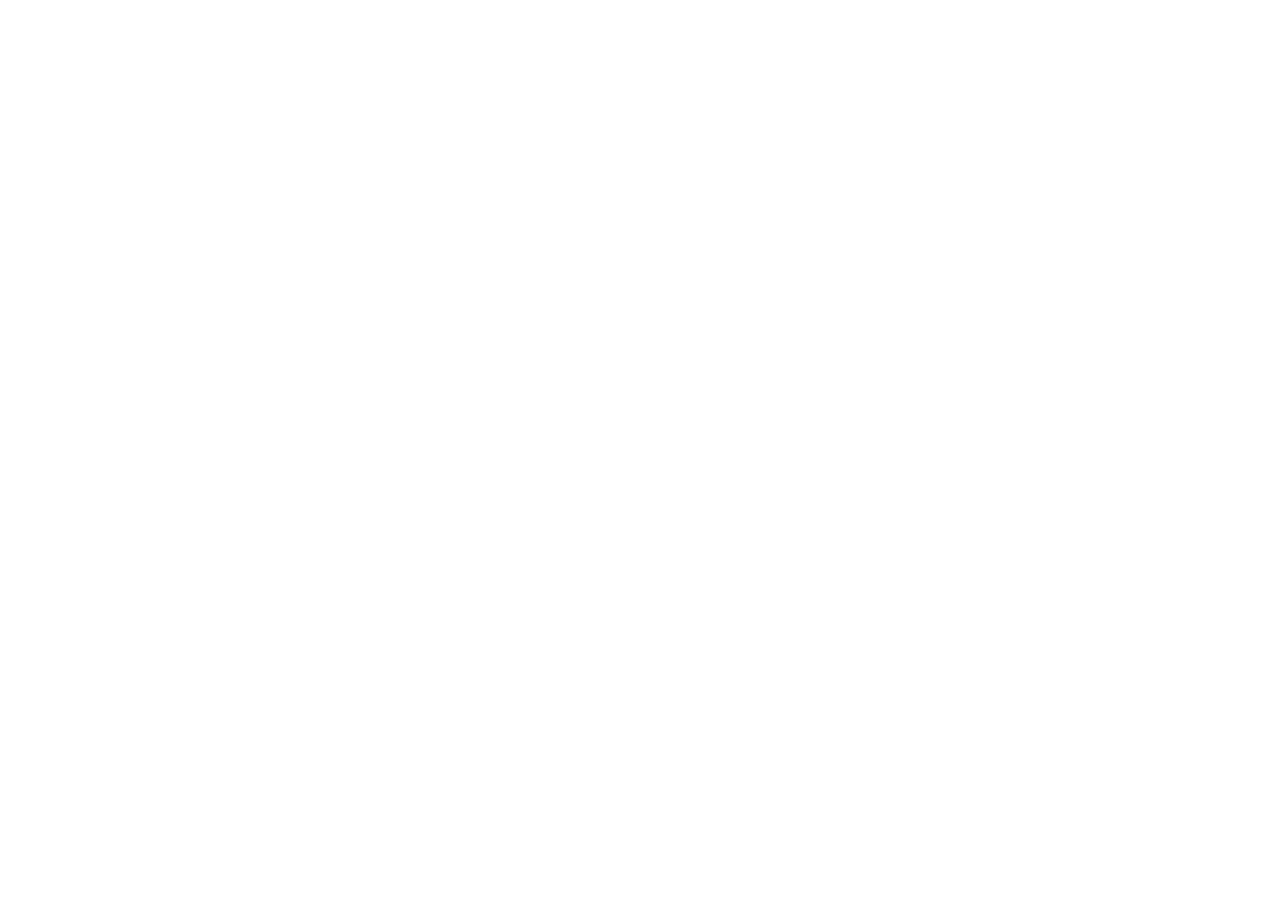
==== dashboard/dashboard.html @ 715bf560 "Initial project commit" ====
<!DOCTYPE html>
<html lang="en">
<head>
    <meta charset="UTF-8">
    <meta name="viewport" content="width=device-width, initial-scale=1.0">
    <link rel="stylesheet" href="./dashboard.css">
    <title>Dashboard</title>
</head>
<body>
    
</body>
</html>
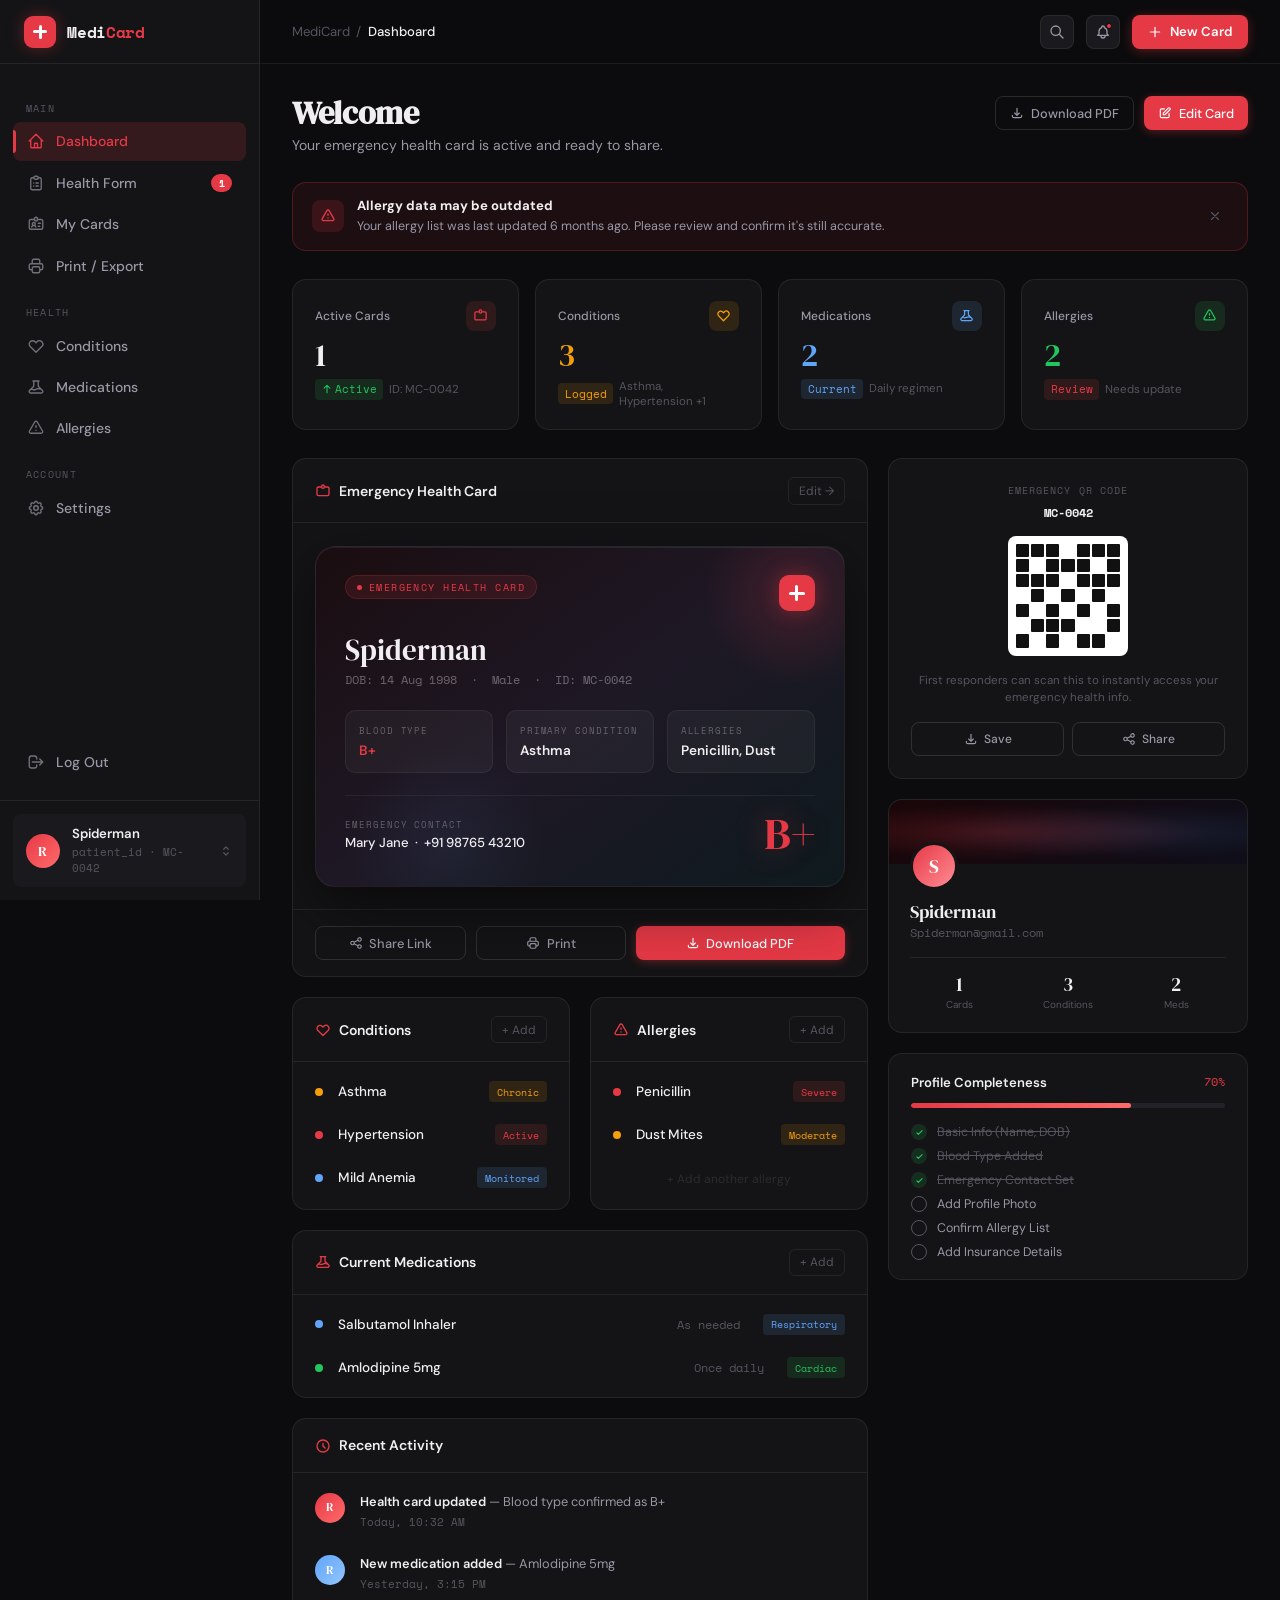
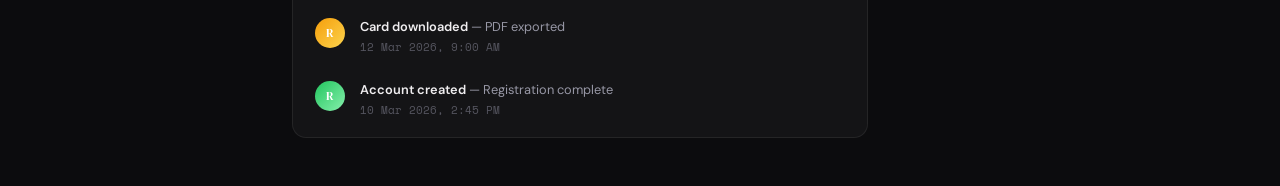
==== commit bc4c651b: "added the dashboard content only static yet to update backend" ====
--- a/dashboard/dashboard.html
+++ b/dashboard/dashboard.html
@@ -1,12 +1,716 @@
 <!DOCTYPE html>
 <html lang="en">
+
 <head>
-    <meta charset="UTF-8">
-    <meta name="viewport" content="width=device-width, initial-scale=1.0">
-    <link rel="stylesheet" href="./dashboard.css">
-    <title>Dashboard</title>
+    <meta charset="UTF-8" />
+    <meta name="viewport" content="width=device-width, initial-scale=1.0" />
+    <title>MediCard — Dashboard</title>
+    <link rel="preconnect" href="https://fonts.googleapis.com">
+    <link
+        href="https://fonts.googleapis.com/css2?family=DM+Serif+Display:ital@0;1&family=DM+Sans:opsz,wght@9..40,300;9..40,400;9..40,500;9..40,600&family=Space+Mono:wght@400;700&display=swap"
+        rel="stylesheet">
+    <link rel="stylesheet" href="dashboard.css">
 </head>
+
 <body>
-    
+
+    <!-- SIDEBAR OVERLAY (mobile) -->
+    <div class="sidebar-overlay" id="overlay" onclick="closeSidebar()"></div>
+
+    <!-- ═══════════ SIDEBAR ═══════════ -->
+    <aside class="sidebar" id="sidebar">
+        <div class="sidebar-logo">
+            <div class="logo-mark"></div>
+            <span class="logo-text">Medi<span>Card</span></span>
+        </div>
+
+        <nav class="sidebar-nav">
+            <div class="nav-section-label">Main</div>
+
+            <a class="nav-item active" href="#">
+                <svg class="nav-icon" fill="none" viewBox="0 0 24 24" stroke="currentColor" stroke-width="1.8">
+                    <path stroke-linecap="round" stroke-linejoin="round"
+                        d="M3 12l2-2m0 0l7-7 7 7M5 10v10a1 1 0 001 1h3m10-11l2 2m-2-2v10a1 1 0 01-1 1h-3m-6 0a1 1 0 001-1v-4a1 1 0 011-1h2a1 1 0 011 1v4a1 1 0 001 1m-6 0h6" />
+                </svg>
+                Dashboard
+            </a>
+
+            <a class="nav-item" href="../form/form.html">
+                <svg class="nav-icon" fill="none" viewBox="0 0 24 24" stroke="currentColor" stroke-width="1.8">
+                    <path stroke-linecap="round" stroke-linejoin="round"
+                        d="M9 5H7a2 2 0 00-2 2v12a2 2 0 002 2h10a2 2 0 002-2V7a2 2 0 00-2-2h-2M9 5a2 2 0 002 2h2a2 2 0 002-2M9 5a2 2 0 012-2h2a2 2 0 012 2m-3 7h3m-3 4h3m-6-4h.01M9 16h.01" />
+                </svg>
+                Health Form
+                <span class="nav-badge">1</span>
+            </a>
+
+            <a class="nav-item" href="#">
+                <svg class="nav-icon" fill="none" viewBox="0 0 24 24" stroke="currentColor" stroke-width="1.8">
+                    <path stroke-linecap="round" stroke-linejoin="round"
+                        d="M10 6H5a2 2 0 00-2 2v9a2 2 0 002 2h14a2 2 0 002-2V8a2 2 0 00-2-2h-5m-4 0V5a2 2 0 114 0v1m-4 0a2 2 0 104 0m-5 8a2 2 0 100-4 2 2 0 000 4zm0 0c1.306 0 2.417.835 2.83 2M9 14a3.001 3.001 0 00-2.83 2M15 11h3m-3 4h2" />
+                </svg>
+                My Cards
+            </a>
+
+            <a class="nav-item" href="#">
+                <svg class="nav-icon" fill="none" viewBox="0 0 24 24" stroke="currentColor" stroke-width="1.8">
+                    <path stroke-linecap="round" stroke-linejoin="round"
+                        d="M17 17h2a2 2 0 002-2v-4a2 2 0 00-2-2H5a2 2 0 00-2 2v4a2 2 0 002 2h2m2 4h6a2 2 0 002-2v-4a2 2 0 00-2-2H9a2 2 0 00-2 2v4a2 2 0 002 2zm8-12V5a2 2 0 00-2-2H9a2 2 0 00-2 2v4h10z" />
+                </svg>
+                Print / Export
+            </a>
+
+            <div class="nav-section-label">Health</div>
+
+            <a class="nav-item" href="#">
+                <svg class="nav-icon" fill="none" viewBox="0 0 24 24" stroke="currentColor" stroke-width="1.8">
+                    <path stroke-linecap="round" stroke-linejoin="round"
+                        d="M4.318 6.318a4.5 4.5 0 000 6.364L12 20.364l7.682-7.682a4.5 4.5 0 00-6.364-6.364L12 7.636l-1.318-1.318a4.5 4.5 0 00-6.364 0z" />
+                </svg>
+                Conditions
+            </a>
+
+            <a class="nav-item" href="#">
+                <svg class="nav-icon" fill="none" viewBox="0 0 24 24" stroke="currentColor" stroke-width="1.8">
+                    <path stroke-linecap="round" stroke-linejoin="round"
+                        d="M19.428 15.428a2 2 0 00-1.022-.547l-2.387-.477a6 6 0 00-3.86.517l-.318.158a6 6 0 01-3.86.517L6.05 15.21a2 2 0 00-1.806.547M8 4h8l-1 1v5.172a2 2 0 00.586 1.414l5 5c1.26 1.26.367 3.414-1.415 3.414H4.828c-1.782 0-2.674-2.154-1.414-3.414l5-5A2 2 0 009 10.172V5L8 4z" />
+                </svg>
+                Medications
+            </a>
+
+            <a class="nav-item" href="#">
+                <svg class="nav-icon" fill="none" viewBox="0 0 24 24" stroke="currentColor" stroke-width="1.8">
+                    <path stroke-linecap="round" stroke-linejoin="round"
+                        d="M12 9v2m0 4h.01m-6.938 4h13.856c1.54 0 2.502-1.667 1.732-3L13.732 4c-.77-1.333-2.694-1.333-3.464 0L3.34 16c-.77 1.333.192 3 1.732 3z" />
+                </svg>
+                Allergies
+            </a>
+
+            <div class="nav-section-label">Account</div>
+
+            <a class="nav-item" href="#">
+                <svg class="nav-icon" fill="none" viewBox="0 0 24 24" stroke="currentColor" stroke-width="1.8">
+                    <path stroke-linecap="round" stroke-linejoin="round"
+                        d="M10.325 4.317c.426-1.756 2.924-1.756 3.35 0a1.724 1.724 0 002.573 1.066c1.543-.94 3.31.826 2.37 2.37a1.724 1.724 0 001.065 2.572c1.756.426 1.756 2.924 0 3.35a1.724 1.724 0 00-1.066 2.573c.94 1.543-.826 3.31-2.37 2.37a1.724 1.724 0 00-2.572 1.065c-.426 1.756-2.924 1.756-3.35 0a1.724 1.724 0 00-2.573-1.066c-1.543.94-3.31-.826-2.37-2.37a1.724 1.724 0 00-1.065-2.572c-1.756-.426-1.756-2.924 0-3.35a1.724 1.724 0 001.066-2.573c-.94-1.543.826-3.31 2.37-2.37.996.608 2.296.07 2.572-1.065z" />
+                    <path stroke-linecap="round" stroke-linejoin="round" stroke-width="2"
+                        d="M15 12a3 3 0 11-6 0 3 3 0 016 0z" />
+                </svg>
+                Settings
+            </a>
+
+            <a class="nav-item" href="../login/login.html" style="margin-top:auto;">
+                <svg class="nav-icon" fill="none" viewBox="0 0 24 24" stroke="currentColor" stroke-width="1.8">
+                    <path stroke-linecap="round" stroke-linejoin="round"
+                        d="M17 16l4-4m0 0l-4-4m4 4H7m6 4v1a3 3 0 01-3 3H6a3 3 0 01-3-3V7a3 3 0 013-3h4a3 3 0 013 3v1" />
+                </svg>
+                Log Out
+            </a>
+        </nav>
+
+        <div class="sidebar-user">
+            <div class="user-card">
+                <div class="user-avatar">R</div>
+                <div class="user-info">
+                    <div class="user-name">Spiderman</div>
+                    <div class="user-role">patient_id · MC-0042</div>
+                </div>
+                <svg class="user-chevron" fill="none" viewBox="0 0 24 24" stroke="currentColor" stroke-width="2">
+                    <path stroke-linecap="round" stroke-linejoin="round" d="M8 9l4-4 4 4m0 6l-4 4-4-4" />
+                </svg>
+            </div>
+        </div>
+    </aside>
+
+    <!-- ═══════════ MAIN ═══════════ -->
+    <div class="main-wrap">
+
+        <!-- TOPBAR -->
+        <header class="topbar">
+            <div class="topbar-left">
+                <button class="menu-toggle" onclick="openSidebar()">
+                    <svg fill="none" viewBox="0 0 24 24" stroke="currentColor" stroke-width="2">
+                        <path stroke-linecap="round" stroke-linejoin="round" d="M4 6h16M4 12h16M4 18h16" />
+                    </svg>
+                </button>
+                <div class="breadcrumb">
+                    <span>MediCard</span>
+                    <span class="sep">/</span>
+                    <span class="current">Dashboard</span>
+                </div>
+            </div>
+            <div class="topbar-right">
+                <!-- search -->
+                <div class="topbar-btn">
+                    <svg fill="none" viewBox="0 0 24 24" stroke="currentColor" stroke-width="2">
+                        <path stroke-linecap="round" stroke-linejoin="round"
+                            d="M21 21l-6-6m2-5a7 7 0 11-14 0 7 7 0 0114 0z" />
+                    </svg>
+                </div>
+                <!-- notifications -->
+                <div class="topbar-btn">
+                    <svg fill="none" viewBox="0 0 24 24" stroke="currentColor" stroke-width="2">
+                        <path stroke-linecap="round" stroke-linejoin="round"
+                            d="M15 17h5l-1.405-1.405A2.032 2.032 0 0118 14.158V11a6.002 6.002 0 00-4-5.659V5a2 2 0 10-4 0v.341C7.67 6.165 6 8.388 6 11v3.159c0 .538-.214 1.055-.595 1.436L4 17h5m6 0v1a3 3 0 11-6 0v-1m6 0H9" />
+                    </svg>
+                    <span class="notif-dot"></span>
+                </div>
+                <!-- generate PDF button -->
+                <a href="../form/form.html" class="gen-btn">
+                    <svg fill="none" viewBox="0 0 24 24" stroke="currentColor" stroke-width="2">
+                        <path stroke-linecap="round" stroke-linejoin="round" d="M12 4v16m8-8H4" />
+                    </svg>
+                    New Card
+                </a>
+            </div>
+        </header>
+
+        <!-- PAGE -->
+        <main class="page">
+
+            <!-- Page Header -->
+            <div class="page-header">
+                <div>
+                    <h1>Welcome</h1>
+                    <p>Your emergency health card is active and ready to share.</p>
+                </div>
+                <div class="header-actions">
+                    <a href="#" class="btn-sm btn-outline-sm">
+                        <svg fill="none" viewBox="0 0 24 24" stroke="currentColor" stroke-width="2">
+                            <path stroke-linecap="round" stroke-linejoin="round"
+                                d="M4 16v1a3 3 0 003 3h10a3 3 0 003-3v-1m-4-4l-4 4m0 0l-4-4m4 4V4" />
+                        </svg>
+                        Download PDF
+                    </a>
+                    <a href="../form/form.html" class="btn-sm btn-red-sm">
+                        <svg fill="none" viewBox="0 0 24 24" stroke="currentColor" stroke-width="2">
+                            <path stroke-linecap="round" stroke-linejoin="round"
+                                d="M11 5H6a2 2 0 00-2 2v11a2 2 0 002 2h11a2 2 0 002-2v-5m-1.414-9.414a2 2 0 112.828 2.828L11.828 15H9v-2.828l8.586-8.586z" />
+                        </svg>
+                        Edit Card
+                    </a>
+                </div>
+            </div>
+
+            <!-- Alert Banner -->
+            <div class="alert-banner" id="alertBanner">
+                <div class="alert-icon">
+                    <svg fill="none" viewBox="0 0 24 24" stroke="currentColor" stroke-width="2">
+                        <path stroke-linecap="round" stroke-linejoin="round"
+                            d="M12 9v2m0 4h.01m-6.938 4h13.856c1.54 0 2.502-1.667 1.732-3L13.732 4c-.77-1.333-2.694-1.333-3.464 0L3.34 16c-.77 1.333.192 3 1.732 3z" />
+                    </svg>
+                </div>
+                <div class="alert-text">
+                    <strong>Allergy data may be outdated</strong>
+                    <span>Your allergy list was last updated 6 months ago. Please review and confirm it's still
+                        accurate.</span>
+                </div>
+                <button class="alert-close" onclick="document.getElementById('alertBanner').style.display='none'">
+                    <svg fill="none" viewBox="0 0 24 24" stroke="currentColor" stroke-width="2">
+                        <path stroke-linecap="round" stroke-linejoin="round" d="M6 18L18 6M6 6l12 12" />
+                    </svg>
+                </button>
+            </div>
+
+            <!-- Stats Row -->
+            <div class="stats-row">
+                <div class="stat-card">
+                    <div class="stat-top">
+                        <span class="stat-label">Active Cards</span>
+                        <div class="stat-icon" style="background:rgba(230,57,70,0.12);">
+                            <svg fill="none" viewBox="0 0 24 24" stroke="var(--red)" stroke-width="2">
+                                <path stroke-linecap="round" stroke-linejoin="round"
+                                    d="M10 6H5a2 2 0 00-2 2v9a2 2 0 002 2h14a2 2 0 002-2V8a2 2 0 00-2-2h-5m-4 0V5a2 2 0 114 0v1m-4 0a2 2 0 104 0" />
+                            </svg>
+                        </div>
+                    </div>
+                    <div class="stat-value">1</div>
+                    <div class="stat-footer">
+                        <span class="stat-change up">
+                            <svg fill="none" viewBox="0 0 24 24" stroke="currentColor" stroke-width="2.5">
+                                <path stroke-linecap="round" stroke-linejoin="round" d="M5 10l7-7m0 0l7 7m-7-7v18" />
+                            </svg>
+                            Active
+                        </span>
+                        <span>ID: MC-0042</span>
+                    </div>
+                </div>
+
+                <div class="stat-card">
+                    <div class="stat-top">
+                        <span class="stat-label">Conditions</span>
+                        <div class="stat-icon" style="background:rgba(245,158,11,0.12);">
+                            <svg fill="none" viewBox="0 0 24 24" stroke="var(--amber)" stroke-width="2">
+                                <path stroke-linecap="round" stroke-linejoin="round"
+                                    d="M4.318 6.318a4.5 4.5 0 000 6.364L12 20.364l7.682-7.682a4.5 4.5 0 00-6.364-6.364L12 7.636l-1.318-1.318a4.5 4.5 0 00-6.364 0z" />
+                            </svg>
+                        </div>
+                    </div>
+                    <div class="stat-value" style="color:var(--amber);">3</div>
+                    <div class="stat-footer">
+                        <span class="stat-change warn">Logged</span>
+                        <span>Asthma, Hypertension +1</span>
+                    </div>
+                </div>
+
+                <div class="stat-card">
+                    <div class="stat-top">
+                        <span class="stat-label">Medications</span>
+                        <div class="stat-icon" style="background:rgba(96,165,250,0.12);">
+                            <svg fill="none" viewBox="0 0 24 24" stroke="var(--blue)" stroke-width="2">
+                                <path stroke-linecap="round" stroke-linejoin="round"
+                                    d="M19.428 15.428a2 2 0 00-1.022-.547l-2.387-.477a6 6 0 00-3.86.517l-.318.158a6 6 0 01-3.86.517L6.05 15.21a2 2 0 00-1.806.547M8 4h8l-1 1v5.172a2 2 0 00.586 1.414l5 5c1.26 1.26.367 3.414-1.415 3.414H4.828c-1.782 0-2.674-2.154-1.414-3.414l5-5A2 2 0 009 10.172V5L8 4z" />
+                            </svg>
+                        </div>
+                    </div>
+                    <div class="stat-value" style="color:var(--blue);">2</div>
+                    <div class="stat-footer">
+                        <span class="stat-change"
+                            style="background:rgba(96,165,250,0.12);color:var(--blue);">Current</span>
+                        <span>Daily regimen</span>
+                    </div>
+                </div>
+
+                <div class="stat-card">
+                    <div class="stat-top">
+                        <span class="stat-label">Allergies</span>
+                        <div class="stat-icon" style="background:rgba(34,197,94,0.12);">
+                            <svg fill="none" viewBox="0 0 24 24" stroke="var(--green)" stroke-width="2">
+                                <path stroke-linecap="round" stroke-linejoin="round"
+                                    d="M12 9v2m0 4h.01m-6.938 4h13.856c1.54 0 2.502-1.667 1.732-3L13.732 4c-.77-1.333-2.694-1.333-3.464 0L3.34 16c-.77 1.333.192 3 1.732 3z" />
+                            </svg>
+                        </div>
+                    </div>
+                    <div class="stat-value" style="color:var(--green);">2</div>
+                    <div class="stat-footer">
+                        <span class="stat-change"
+                            style="background:rgba(230,57,70,0.12);color:var(--red);">Review</span>
+                        <span>Needs update</span>
+                    </div>
+                </div>
+            </div>
+
+            <!-- Main Grid -->
+            <div class="main-grid">
+
+                <!-- LEFT: Card + Lists -->
+                <div style="display:flex;flex-direction:column;gap:1.25rem;">
+
+                    <!-- Health Card Panel -->
+                    <div class="panel">
+                        <div class="panel-head">
+                            <div class="panel-title">
+                                <svg fill="none" viewBox="0 0 24 24" stroke="currentColor" stroke-width="2">
+                                    <path stroke-linecap="round" stroke-linejoin="round"
+                                        d="M10 6H5a2 2 0 00-2 2v9a2 2 0 002 2h14a2 2 0 002-2V8a2 2 0 00-2-2h-5m-4 0V5a2 2 0 114 0v1m-4 0a2 2 0 104 0" />
+                                </svg>
+                                Emergency Health Card
+                            </div>
+                            <a href="../form/form.html" class="panel-action">Edit →</a>
+                        </div>
+
+                        <div class="health-card-wrap">
+                            <div class="health-card">
+                                <!-- top row -->
+                                <div class="hc-top-row">
+                                    <span class="hc-chip">Emergency Health Card</span>
+                                    <div class="hc-cross-icon"></div>
+                                </div>
+                                <!-- name -->
+                                <div class="hc-name-block">
+                                    <div class="hc-name">Spiderman</div>
+                                    <div class="hc-sub">DOB: 14 Aug 1998 &nbsp;·&nbsp; Male &nbsp;·&nbsp; ID: MC-0042
+                                    </div>
+                                </div>
+                                <!-- vitals -->
+                                <div class="hc-vitals">
+                                    <div class="hc-vital">
+                                        <div class="hc-vital-label">Blood Type</div>
+                                        <div class="hc-vital-val danger">B+</div>
+                                    </div>
+                                    <div class="hc-vital">
+                                        <div class="hc-vital-label">Primary Condition</div>
+                                        <div class="hc-vital-val">Asthma</div>
+                                    </div>
+                                    <div class="hc-vital">
+                                        <div class="hc-vital-label">Allergies</div>
+                                        <div class="hc-vital-val">Penicillin, Dust</div>
+                                    </div>
+                                </div>
+                                <div class="hc-divider"></div>
+                                <!-- bottom row -->
+                                <div class="hc-bottom-row">
+                                    <div class="hc-emergency">
+                                        <span class="hc-em-label">Emergency Contact</span>
+                                        <span class="hc-em-val">Mary Jane &nbsp;·&nbsp; +91 98765 43210</span>
+                                    </div>
+                                    <div class="hc-bloodtype">B+</div>
+                                </div>
+                            </div>
+                        </div>
+
+                        <div class="card-actions">
+                            <a href="#" class="btn-sm btn-outline-sm">
+                                <svg fill="none" viewBox="0 0 24 24" stroke="currentColor" stroke-width="2">
+                                    <path stroke-linecap="round" stroke-linejoin="round"
+                                        d="M8.684 13.342C8.886 12.938 9 12.482 9 12c0-.482-.114-.938-.316-1.342m0 2.684a3 3 0 110-2.684m0 2.684l6.632 3.316m-6.632-6l6.632-3.316m0 0a3 3 0 105.367-2.684 3 3 0 00-5.367 2.684zm0 9.316a3 3 0 105.368 2.684 3 3 0 00-5.368-2.684z" />
+                                </svg>
+                                Share Link
+                            </a>
+                            <a href="#" class="btn-sm btn-outline-sm">
+                                <svg fill="none" viewBox="0 0 24 24" stroke="currentColor" stroke-width="2">
+                                    <path stroke-linecap="round" stroke-linejoin="round"
+                                        d="M17 17h2a2 2 0 002-2v-4a2 2 0 00-2-2H5a2 2 0 00-2 2v4a2 2 0 002 2h2m2 4h6a2 2 0 002-2v-4a2 2 0 00-2-2H9a2 2 0 00-2 2v4a2 2 0 002 2zm8-12V5a2 2 0 00-2-2H9a2 2 0 00-2 2v4h10z" />
+                                </svg>
+                                Print
+                            </a>
+                            <a href="#" class="btn-sm btn-red-sm" style="flex:1.5;justify-content:center;">
+                                <svg fill="none" viewBox="0 0 24 24" stroke="currentColor" stroke-width="2">
+                                    <path stroke-linecap="round" stroke-linejoin="round"
+                                        d="M4 16v1a3 3 0 003 3h10a3 3 0 003-3v-1m-4-4l-4 4m0 0l-4-4m4 4V4" />
+                                </svg>
+                                Download PDF
+                            </a>
+                        </div>
+                    </div>
+
+                    <!-- Two-col: Conditions + Meds -->
+                    <div style="display:grid;grid-template-columns:1fr 1fr;gap:1.25rem;">
+
+                        <!-- Conditions -->
+                        <div class="panel">
+                            <div class="panel-head">
+                                <div class="panel-title">
+                                    <svg fill="none" viewBox="0 0 24 24" stroke="currentColor" stroke-width="2">
+                                        <path stroke-linecap="round" stroke-linejoin="round"
+                                            d="M4.318 6.318a4.5 4.5 0 000 6.364L12 20.364l7.682-7.682a4.5 4.5 0 00-6.364-6.364L12 7.636l-1.318-1.318a4.5 4.5 0 00-6.364 0z" />
+                                    </svg>
+                                    Conditions
+                                </div>
+                                <a href="../form/form.html" class="panel-action">+ Add</a>
+                            </div>
+                            <div class="info-list">
+                                <div class="info-item">
+                                    <div class="info-dot amber"></div>
+                                    <span class="info-item-name">Asthma</span>
+                                    <span class="info-tag tag-warn">Chronic</span>
+                                </div>
+                                <div class="info-item">
+                                    <div class="info-dot red"></div>
+                                    <span class="info-item-name">Hypertension</span>
+                                    <span class="info-tag tag-danger">Active</span>
+                                </div>
+                                <div class="info-item">
+                                    <div class="info-dot blue"></div>
+                                    <span class="info-item-name">Mild Anemia</span>
+                                    <span class="info-tag tag-info">Monitored</span>
+                                </div>
+                            </div>
+                        </div>
+
+                        <!-- Allergies -->
+                        <div class="panel">
+                            <div class="panel-head">
+                                <div class="panel-title">
+                                    <svg fill="none" viewBox="0 0 24 24" stroke="currentColor" stroke-width="2">
+                                        <path stroke-linecap="round" stroke-linejoin="round"
+                                            d="M12 9v2m0 4h.01m-6.938 4h13.856c1.54 0 2.502-1.667 1.732-3L13.732 4c-.77-1.333-2.694-1.333-3.464 0L3.34 16c-.77 1.333.192 3 1.732 3z" />
+                                    </svg>
+                                    Allergies
+                                </div>
+                                <a href="../form/form.html" class="panel-action">+ Add</a>
+                            </div>
+                            <div class="info-list">
+                                <div class="info-item">
+                                    <div class="info-dot red"></div>
+                                    <span class="info-item-name">Penicillin</span>
+                                    <span class="info-tag tag-danger">Severe</span>
+                                </div>
+                                <div class="info-item">
+                                    <div class="info-dot amber"></div>
+                                    <span class="info-item-name">Dust Mites</span>
+                                    <span class="info-tag tag-warn">Moderate</span>
+                                </div>
+                                <div class="info-item"
+                                    style="opacity:0.35;justify-content:center;font-size:0.75rem;color:var(--text-3);padding:0.9rem 1.4rem;">
+                                    + Add another allergy
+                                </div>
+                            </div>
+                        </div>
+
+                    </div>
+
+                    <!-- Medications Panel -->
+                    <div class="panel">
+                        <div class="panel-head">
+                            <div class="panel-title">
+                                <svg fill="none" viewBox="0 0 24 24" stroke="currentColor" stroke-width="2">
+                                    <path stroke-linecap="round" stroke-linejoin="round"
+                                        d="M19.428 15.428a2 2 0 00-1.022-.547l-2.387-.477a6 6 0 00-3.86.517l-.318.158a6 6 0 01-3.86.517L6.05 15.21a2 2 0 00-1.806.547M8 4h8l-1 1v5.172a2 2 0 00.586 1.414l5 5c1.26 1.26.367 3.414-1.415 3.414H4.828c-1.782 0-2.674-2.154-1.414-3.414l5-5A2 2 0 009 10.172V5L8 4z" />
+                                </svg>
+                                Current Medications
+                            </div>
+                            <a href="../form/form.html" class="panel-action">+ Add</a>
+                        </div>
+                        <div class="info-list">
+                            <div class="info-item">
+                                <div class="info-dot blue"></div>
+                                <span class="info-item-name">Salbutamol Inhaler</span>
+                                <span class="info-item-meta" style="margin-right:0.5rem;">As needed</span>
+                                <span class="info-tag tag-info">Respiratory</span>
+                            </div>
+                            <div class="info-item">
+                                <div class="info-dot green"></div>
+                                <span class="info-item-name">Amlodipine 5mg</span>
+                                <span class="info-item-meta" style="margin-right:0.5rem;">Once daily</span>
+                                <span class="info-tag tag-ok">Cardiac</span>
+                            </div>
+                        </div>
+                    </div>
+
+                    <!-- Activity Feed -->
+                    <div class="panel">
+                        <div class="panel-head">
+                            <div class="panel-title">
+                                <svg fill="none" viewBox="0 0 24 24" stroke="currentColor" stroke-width="2">
+                                    <path stroke-linecap="round" stroke-linejoin="round"
+                                        d="M12 8v4l3 3m6-3a9 9 0 11-18 0 9 9 0 0118 0z" />
+                                </svg>
+                                Recent Activity
+                            </div>
+                        </div>
+                        <div class="activity-list">
+                            <div class="activity-item">
+                                <div class="activity-avatar"
+                                    style="background:linear-gradient(135deg,var(--red),#FF6B6B);">R</div>
+                                <div class="activity-body">
+                                    <div class="activity-line"><strong>Health card updated</strong> — Blood type
+                                        confirmed as B+</div>
+                                    <div class="activity-time">Today, 10:32 AM</div>
+                                </div>
+                            </div>
+                            <div class="activity-item">
+                                <div class="activity-avatar"
+                                    style="background:linear-gradient(135deg,var(--blue),#93C5FD);">R</div>
+                                <div class="activity-body">
+                                    <div class="activity-line"><strong>New medication added</strong> — Amlodipine 5mg
+                                    </div>
+                                    <div class="activity-time">Yesterday, 3:15 PM</div>
+                                </div>
+                            </div>
+                            <div class="activity-item">
+                                <div class="activity-avatar"
+                                    style="background:linear-gradient(135deg,var(--amber),#FCD34D);">R</div>
+                                <div class="activity-body">
+                                    <div class="activity-line"><strong>Card downloaded</strong> — PDF exported</div>
+                                    <div class="activity-time">12 Mar 2026, 9:00 AM</div>
+                                </div>
+                            </div>
+                            <div class="activity-item">
+                                <div class="activity-avatar"
+                                    style="background:linear-gradient(135deg,var(--green),#86EFAC);">R</div>
+                                <div class="activity-body">
+                                    <div class="activity-line"><strong>Account created</strong> — Registration complete
+                                    </div>
+                                    <div class="activity-time">10 Mar 2026, 2:45 PM</div>
+                                </div>
+                            </div>
+                        </div>
+                    </div>
+
+                </div><!-- /LEFT -->
+
+                <!-- RIGHT column -->
+                <div class="right-col">
+
+                    <!-- QR Code Panel -->
+                    <div class="qr-panel">
+                        <div class="qr-label">Emergency QR Code</div>
+                        <div class="qr-code-text">MC-0042</div>
+
+                        <!-- Decorative QR grid -->
+                        <div class="qr-frame">
+                            <!-- Row 1 -->
+                            <div class="qr-cell b"></div>
+                            <div class="qr-cell b"></div>
+                            <div class="qr-cell b"></div>
+                            <div class="qr-cell w"></div>
+                            <div class="qr-cell b"></div>
+                            <div class="qr-cell b"></div>
+                            <div class="qr-cell b"></div>
+                            <!-- Row 2 -->
+                            <div class="qr-cell b"></div>
+                            <div class="qr-cell w"></div>
+                            <div class="qr-cell b"></div>
+                            <div class="qr-cell b"></div>
+                            <div class="qr-cell b"></div>
+                            <div class="qr-cell w"></div>
+                            <div class="qr-cell b"></div>
+                            <!-- Row 3 -->
+                            <div class="qr-cell b"></div>
+                            <div class="qr-cell b"></div>
+                            <div class="qr-cell b"></div>
+                            <div class="qr-cell w"></div>
+                            <div class="qr-cell b"></div>
+                            <div class="qr-cell b"></div>
+                            <div class="qr-cell b"></div>
+                            <!-- Row 4 (data) -->
+                            <div class="qr-cell w"></div>
+                            <div class="qr-cell b"></div>
+                            <div class="qr-cell w"></div>
+                            <div class="qr-cell b"></div>
+                            <div class="qr-cell w"></div>
+                            <div class="qr-cell b"></div>
+                            <div class="qr-cell w"></div>
+                            <!-- Row 5 -->
+                            <div class="qr-cell b"></div>
+                            <div class="qr-cell w"></div>
+                            <div class="qr-cell b"></div>
+                            <div class="qr-cell w"></div>
+                            <div class="qr-cell b"></div>
+                            <div class="qr-cell w"></div>
+                            <div class="qr-cell b"></div>
+                            <!-- Row 6 -->
+                            <div class="qr-cell w"></div>
+                            <div class="qr-cell b"></div>
+                            <div class="qr-cell b"></div>
+                            <div class="qr-cell b"></div>
+                            <div class="qr-cell w"></div>
+                            <div class="qr-cell w"></div>
+                            <div class="qr-cell b"></div>
+                            <!-- Row 7 -->
+                            <div class="qr-cell b"></div>
+                            <div class="qr-cell w"></div>
+                            <div class="qr-cell b"></div>
+                            <div class="qr-cell w"></div>
+                            <div class="qr-cell b"></div>
+                            <div class="qr-cell b"></div>
+                            <div class="qr-cell w"></div>
+                        </div>
+
+                        <p style="font-size:0.72rem;color:var(--text-3);margin-bottom:1rem;line-height:1.5;">
+                            First responders can scan this to instantly access your emergency health info.
+                        </p>
+                        <div class="qr-actions">
+                            <a href="#" class="btn-sm btn-outline-sm">
+                                <svg fill="none" viewBox="0 0 24 24" stroke="currentColor" stroke-width="2">
+                                    <path stroke-linecap="round" stroke-linejoin="round"
+                                        d="M4 16v1a3 3 0 003 3h10a3 3 0 003-3v-1m-4-4l-4 4m0 0l-4-4m4 4V4" />
+                                </svg>
+                                Save
+                            </a>
+                            <a href="#" class="btn-sm btn-outline-sm">
+                                <svg fill="none" viewBox="0 0 24 24" stroke="currentColor" stroke-width="2">
+                                    <path stroke-linecap="round" stroke-linejoin="round"
+                                        d="M8.684 13.342C8.886 12.938 9 12.482 9 12c0-.482-.114-.938-.316-1.342m0 2.684a3 3 0 110-2.684m0 2.684l6.632 3.316m-6.632-6l6.632-3.316m0 0a3 3 0 105.367-2.684 3 3 0 00-5.367 2.684zm0 9.316a3 3 0 105.368 2.684 3 3 0 00-5.368-2.684z" />
+                                </svg>
+                                Share
+                            </a>
+                        </div>
+                    </div>
+
+                    <!-- Mini Profile -->
+                    <div class="profile-panel">
+                        <div class="profile-cover"></div>
+                        <div class="profile-body">
+                            <div class="profile-avatar">S</div>
+                            <div class="profile-name">Spiderman</div>
+                            <div class="profile-email">Spiderman@gmail.com</div>
+                            <div class="profile-stats">
+                                <div class="profile-stat">
+                                    <div class="profile-stat-val">1</div>
+                                    <div class="profile-stat-label">Cards</div>
+                                </div>
+                                <div class="profile-stat">
+                                    <div class="profile-stat-val">3</div>
+                                    <div class="profile-stat-label">Conditions</div>
+                                </div>
+                                <div class="profile-stat">
+                                    <div class="profile-stat-val">2</div>
+                                    <div class="profile-stat-label">Meds</div>
+                                </div>
+                            </div>
+                        </div>
+                    </div>
+
+                    <!-- Profile Completion -->
+                    <div class="complete-prompt">
+                        <div class="progress-header">
+                            <span class="progress-title">Profile Completeness</span>
+                            <span class="progress-pct">70%</span>
+                        </div>
+                        <div class="progress-bar-bg">
+                            <div class="progress-bar-fill"></div>
+                        </div>
+                        <div class="todo-list">
+                            <div class="todo-item">
+                                <div class="todo-check done">
+                                    <svg fill="none" viewBox="0 0 24 24" stroke="currentColor" stroke-width="3">
+                                        <path stroke-linecap="round" stroke-linejoin="round" d="M5 13l4 4L19 7" />
+                                    </svg>
+                                </div>
+                                <span class="todo-text done-text">Basic Info (Name, DOB)</span>
+                            </div>
+                            <div class="todo-item">
+                                <div class="todo-check done">
+                                    <svg fill="none" viewBox="0 0 24 24" stroke="currentColor" stroke-width="3">
+                                        <path stroke-linecap="round" stroke-linejoin="round" d="M5 13l4 4L19 7" />
+                                    </svg>
+                                </div>
+                                <span class="todo-text done-text">Blood Type Added</span>
+                            </div>
+                            <div class="todo-item">
+                                <div class="todo-check done">
+                                    <svg fill="none" viewBox="0 0 24 24" stroke="currentColor" stroke-width="3">
+                                        <path stroke-linecap="round" stroke-linejoin="round" d="M5 13l4 4L19 7" />
+                                    </svg>
+                                </div>
+                                <span class="todo-text done-text">Emergency Contact Set</span>
+                            </div>
+                            <div class="todo-item">
+                                <div class="todo-check pending"></div>
+                                <span class="todo-text">Add Profile Photo</span>
+                            </div>
+                            <div class="todo-item">
+                                <div class="todo-check pending"></div>
+                                <span class="todo-text">Confirm Allergy List</span>
+                            </div>
+                            <div class="todo-item">
+                                <div class="todo-check pending"></div>
+                                <span class="todo-text">Add Insurance Details</span>
+                            </div>
+                        </div>
+                    </div>
+
+                </div><!-- /RIGHT -->
+
+            </div><!-- /main-grid -->
+
+        </main>
+    </div>
+
+    <!-- ═══════════ JS (minimal) ═══════════ -->
+    <script>
+        /* Mobile sidebar toggle — just 3 functions, pure DOM */
+        function openSidebar() {
+            document.getElementById('sidebar').classList.add('open');
+            document.getElementById('overlay').classList.add('active');
+        }
+        function closeSidebar() {
+            document.getElementById('sidebar').classList.remove('open');
+            document.getElementById('overlay').classList.remove('active');
+        }
+
+        /* Nav item active state on click */
+        document.querySelectorAll('.nav-item').forEach(function (item) {
+            item.addEventListener('click', function () {
+                document.querySelectorAll('.nav-item').forEach(function (i) {
+                    i.classList.remove('active');
+                });
+                this.classList.add('active');
+            });
+        });
+    </script>
+
 </body>
+
 </html>
--- a/dashboard/dashboard.css
+++ b/dashboard/dashboard.css
@@ -0,0 +1,1039 @@
+  :root {
+      --red:        #E63946;
+      --red-dim:    rgba(230, 57, 70, 0.15);
+      --red-glow:   rgba(230, 57, 70, 0.35);
+      --green:      #22C55E;
+      --amber:      #F59E0B;
+      --blue:       #60A5FA;
+
+      --bg:         #0C0C0E;
+      --surface:    #141416;
+      --surface2:   #1A1A1E;
+      --surface3:   #222228;
+      --border:     rgba(255,255,255,0.07);
+      --border2:    rgba(255,255,255,0.12);
+
+      --text:       #F0EEF0;
+      --text-2:     #9898A6;
+      --text-3:     #55555F;
+
+      --sidebar-w:  260px;
+      --topbar-h:   64px;
+
+      --radius-sm:  8px;
+      --radius-md:  14px;
+      --radius-lg:  20px;
+
+      --font-sans:  'DM Sans', sans-serif;
+      --font-serif: 'DM Serif Display', serif;
+      --font-mono:  'Space Mono', monospace;
+
+      --ease-out:   cubic-bezier(0.16, 1, 0.3, 1);
+    }
+
+    /* ══════════════════════════════════════════
+       RESET & BASE
+    ══════════════════════════════════════════ */
+    *, *::before, *::after { box-sizing: border-box; margin: 0; padding: 0; }
+    html { height: 100%; }
+
+    body {
+      font-family: var(--font-sans);
+      background: var(--bg);
+      color: var(--text);
+      min-height: 100vh;
+      display: flex;
+      overflow-x: hidden;
+      -webkit-font-smoothing: antialiased;
+    }
+
+    /* ══════════════════════════════════════════
+       SIDEBAR
+    ══════════════════════════════════════════ */
+    .sidebar {
+      width: var(--sidebar-w);
+      min-height: 100vh;
+      background: var(--surface);
+      border-right: 1px solid var(--border);
+      display: flex;
+      flex-direction: column;
+      position: fixed;
+      top: 0; left: 0; bottom: 0;
+      z-index: 50;
+      transition: transform 0.3s var(--ease-out);
+    }
+
+    .sidebar-logo {
+      height: var(--topbar-h);
+      display: flex;
+      align-items: center;
+      gap: 0.7rem;
+      padding: 0 1.5rem;
+      border-bottom: 1px solid var(--border);
+      flex-shrink: 0;
+    }
+    .logo-mark {
+      width: 32px; height: 32px;
+      background: var(--red);
+      border-radius: 9px;
+      display: flex; align-items: center; justify-content: center;
+      flex-shrink: 0;
+      box-shadow: 0 0 16px var(--red-glow);
+      position: relative;
+    }
+    .logo-mark::before,
+    .logo-mark::after {
+      content: '';
+      position: absolute;
+      background: white;
+      border-radius: 2px;
+    }
+    .logo-mark::before { width: 14px; height: 3px; }
+    .logo-mark::after  { width: 3px; height: 14px; }
+    .logo-text {
+      font-family: var(--font-mono);
+      font-weight: 700;
+      font-size: 1rem;
+      color: var(--text);
+      letter-spacing: -0.02em;
+    }
+    .logo-text span {
+      color: var(--red);
+    }
+
+    /* nav sections */
+    .sidebar-nav {
+      flex: 1;
+      padding: 1.2rem 0.8rem;
+      display: flex;
+      flex-direction: column;
+      gap: 0.15rem;
+      overflow-y: auto;
+    }
+    .nav-section-label {
+      font-family: var(--font-mono);
+      font-size: 0.6rem;
+      color: var(--text-3);
+      letter-spacing: 0.14em;
+      text-transform: uppercase;
+      padding: 0.6rem 0.8rem 0.3rem;
+      margin-top: 0.5rem;
+    }
+    .nav-item {
+      display: flex;
+      align-items: center;
+      gap: 0.7rem;
+      padding: 0.65rem 0.9rem;
+      border-radius: var(--radius-sm);
+      font-size: 0.875rem;
+      font-weight: 500;
+      color: var(--text-2);
+      text-decoration: none;
+      cursor: pointer;
+      transition: background 0.15s, color 0.15s;
+      position: relative;
+      user-select: none;
+    }
+    .nav-item:hover {
+      background: var(--surface2);
+      color: var(--text);
+    }
+    .nav-item.active {
+      background: var(--red-dim);
+      color: var(--red);
+    }
+    .nav-item.active::before {
+      content: '';
+      position: absolute;
+      left: 0; top: 20%; bottom: 20%;
+      width: 3px;
+      background: var(--red);
+      border-radius: 0 3px 3px 0;
+    }
+    .nav-icon {
+      width: 18px; height: 18px;
+      flex-shrink: 0;
+      opacity: 0.7;
+    }
+    .nav-item.active .nav-icon,
+    .nav-item:hover .nav-icon { opacity: 1; }
+    .nav-badge {
+      margin-left: auto;
+      background: var(--red);
+      color: white;
+      font-family: var(--font-mono);
+      font-size: 0.6rem;
+      font-weight: 700;
+      padding: 0.15rem 0.45rem;
+      border-radius: 100px;
+    }
+
+    /* user card at bottom */
+    .sidebar-user {
+      padding: 0.8rem;
+      border-top: 1px solid var(--border);
+      flex-shrink: 0;
+    }
+    .user-card {
+      display: flex;
+      align-items: center;
+      gap: 0.75rem;
+      padding: 0.7rem 0.8rem;
+      border-radius: var(--radius-sm);
+      background: var(--surface2);
+      cursor: pointer;
+      transition: background 0.15s;
+    }
+    .user-card:hover { background: var(--surface3); }
+    .user-avatar {
+      width: 34px; height: 34px;
+      border-radius: 50%;
+      background: linear-gradient(135deg, var(--red), #FF6B6B);
+      display: flex; align-items: center; justify-content: center;
+      font-family: var(--font-serif);
+      font-size: 0.9rem;
+      color: white;
+      flex-shrink: 0;
+    }
+    .user-info { flex: 1; min-width: 0; }
+    .user-name {
+      font-size: 0.82rem;
+      font-weight: 600;
+      color: var(--text);
+      white-space: nowrap; overflow: hidden; text-overflow: ellipsis;
+    }
+    .user-role {
+      font-size: 0.68rem;
+      color: var(--text-3);
+      font-family: var(--font-mono);
+      margin-top: 0.1rem;
+    }
+    .user-chevron {
+      width: 14px; height: 14px;
+      color: var(--text-3);
+    }
+
+    /* ══════════════════════════════════════════
+       MAIN LAYOUT
+    ══════════════════════════════════════════ */
+    .main-wrap {
+      margin-left: var(--sidebar-w);
+      flex: 1;
+      display: flex;
+      flex-direction: column;
+      min-height: 100vh;
+    }
+
+    /* ══════════════════════════════════════════
+       TOPBAR
+    ══════════════════════════════════════════ */
+    .topbar {
+      height: var(--topbar-h);
+      border-bottom: 1px solid var(--border);
+      display: flex;
+      align-items: center;
+      justify-content: space-between;
+      padding: 0 2rem;
+      position: sticky;
+      top: 0;
+      z-index: 40;
+      background: rgba(12,12,14,0.85);
+      backdrop-filter: blur(16px);
+    }
+    .topbar-left {
+      display: flex;
+      align-items: center;
+      gap: 0.5rem;
+    }
+    .breadcrumb {
+      display: flex;
+      align-items: center;
+      gap: 0.4rem;
+      font-size: 0.82rem;
+      color: var(--text-3);
+    }
+    .breadcrumb .sep { color: var(--text-3); }
+    .breadcrumb .current { color: var(--text); font-weight: 500; }
+    .topbar-right {
+      display: flex;
+      align-items: center;
+      gap: 0.75rem;
+    }
+    .topbar-btn {
+      width: 34px; height: 34px;
+      border-radius: var(--radius-sm);
+      background: var(--surface2);
+      border: 1px solid var(--border);
+      display: flex; align-items: center; justify-content: center;
+      cursor: pointer;
+      transition: background 0.15s, border-color 0.15s;
+      position: relative;
+    }
+    .topbar-btn:hover {
+      background: var(--surface3);
+      border-color: var(--border2);
+    }
+    .topbar-btn svg {
+      width: 16px; height: 16px;
+      color: var(--text-2);
+    }
+    .notif-dot {
+      position: absolute;
+      top: 7px; right: 7px;
+      width: 6px; height: 6px;
+      background: var(--red);
+      border-radius: 50%;
+      border: 1.5px solid var(--bg);
+    }
+    .gen-btn {
+      display: flex;
+      align-items: center;
+      gap: 0.5rem;
+      background: var(--red);
+      color: white;
+      font-size: 0.82rem;
+      font-weight: 600;
+      padding: 0 1rem;
+      height: 34px;
+      border-radius: var(--radius-sm);
+      border: none;
+      cursor: pointer;
+      transition: background 0.15s, box-shadow 0.15s, transform 0.1s;
+      box-shadow: 0 2px 12px var(--red-glow);
+      text-decoration: none;
+    }
+    .gen-btn:hover {
+      background: #c62d38;
+      box-shadow: 0 4px 20px var(--red-glow);
+      transform: translateY(-1px);
+    }
+    .gen-btn svg { width: 14px; height: 14px; }
+
+    /* ══════════════════════════════════════════
+       PAGE CONTENT
+    ══════════════════════════════════════════ */
+    .page {
+      padding: 2rem 2rem 3rem;
+      display: flex;
+      flex-direction: column;
+      gap: 1.75rem;
+    }
+
+    /* ── Page header ── */
+    .page-header {
+      display: flex;
+      align-items: flex-start;
+      justify-content: space-between;
+      gap: 1rem;
+      flex-wrap: wrap;
+    }
+    .page-header h1 {
+      font-family: var(--font-serif);
+      font-size: 2rem;
+      color: var(--text);
+      line-height: 1.1;
+    }
+    .page-header p {
+      margin-top: 0.3rem;
+      font-size: 0.875rem;
+      color: var(--text-2);
+    }
+    .header-actions {
+      display: flex;
+      gap: 0.6rem;
+      align-items: center;
+      flex-wrap: wrap;
+    }
+    .btn-sm {
+      display: flex; align-items: center; gap: 0.4rem;
+      padding: 0 0.9rem;
+      height: 34px;
+      border-radius: var(--radius-sm);
+      font-size: 0.8rem;
+      font-weight: 500;
+      cursor: pointer;
+      transition: all 0.15s;
+      text-decoration: none;
+      border: none;
+    }
+    .btn-sm svg { width: 14px; height: 14px; flex-shrink: 0; }
+    .btn-outline-sm {
+      background: transparent;
+      border: 1px solid var(--border2);
+      color: var(--text-2);
+    }
+    .btn-outline-sm:hover {
+      background: var(--surface2);
+      color: var(--text);
+      border-color: var(--border2);
+    }
+    .btn-red-sm {
+      background: var(--red);
+      color: white;
+      box-shadow: 0 2px 10px var(--red-glow);
+    }
+    .btn-red-sm:hover {
+      background: #c62d38;
+      transform: translateY(-1px);
+    }
+
+    /* ── Alert banner ── */
+    .alert-banner {
+      background: rgba(230,57,70,0.08);
+      border: 1px solid rgba(230,57,70,0.25);
+      border-radius: var(--radius-md);
+      padding: 0.9rem 1.2rem;
+      display: flex;
+      align-items: center;
+      gap: 0.8rem;
+      animation: slideDown 0.5s var(--ease-out) both;
+    }
+    @keyframes slideDown {
+      from { opacity: 0; transform: translateY(-8px); }
+      to   { opacity: 1; transform: translateY(0); }
+    }
+    .alert-icon {
+      width: 32px; height: 32px;
+      background: var(--red-dim);
+      border-radius: 8px;
+      display: flex; align-items: center; justify-content: center;
+      flex-shrink: 0;
+    }
+    .alert-icon svg { width: 16px; height: 16px; color: var(--red); }
+    .alert-text { flex: 1; }
+    .alert-text strong {
+      font-size: 0.82rem;
+      color: var(--text);
+      display: block;
+    }
+    .alert-text span {
+      font-size: 0.78rem;
+      color: var(--text-2);
+    }
+    .alert-close {
+      width: 26px; height: 26px;
+      border-radius: 6px;
+      background: transparent;
+      border: none;
+      display: flex; align-items: center; justify-content: center;
+      cursor: pointer;
+      color: var(--text-3);
+      transition: background 0.15s, color 0.15s;
+    }
+    .alert-close:hover { background: var(--surface2); color: var(--text); }
+    .alert-close svg { width: 14px; height: 14px; }
+
+    /* ── Stat cards row ── */
+    .stats-row {
+      display: grid;
+      grid-template-columns: repeat(4, 1fr);
+      gap: 1rem;
+    }
+    .stat-card {
+      background: var(--surface);
+      border: 1px solid var(--border);
+      border-radius: var(--radius-md);
+      padding: 1.3rem 1.4rem;
+      display: flex;
+      flex-direction: column;
+      gap: 0.5rem;
+      position: relative;
+      overflow: hidden;
+      transition: border-color 0.2s, transform 0.2s;
+      animation: fadeUp 0.5s var(--ease-out) both;
+    }
+    .stat-card:hover {
+      border-color: var(--border2);
+      transform: translateY(-2px);
+    }
+    .stat-card:nth-child(1) { animation-delay: 0.05s; }
+    .stat-card:nth-child(2) { animation-delay: 0.10s; }
+    .stat-card:nth-child(3) { animation-delay: 0.15s; }
+    .stat-card:nth-child(4) { animation-delay: 0.20s; }
+    @keyframes fadeUp {
+      from { opacity: 0; transform: translateY(16px); }
+      to   { opacity: 1; transform: translateY(0); }
+    }
+    .stat-top {
+      display: flex;
+      align-items: center;
+      justify-content: space-between;
+    }
+    .stat-label {
+      font-size: 0.75rem;
+      color: var(--text-2);
+      font-weight: 500;
+    }
+    .stat-icon {
+      width: 30px; height: 30px;
+      border-radius: 8px;
+      display: flex; align-items: center; justify-content: center;
+    }
+    .stat-icon svg { width: 15px; height: 15px; }
+    .stat-value {
+      font-family: var(--font-serif);
+      font-size: 2rem;
+      color: var(--text);
+      line-height: 1;
+    }
+    .stat-footer {
+      display: flex;
+      align-items: center;
+      gap: 0.35rem;
+      font-size: 0.72rem;
+      color: var(--text-3);
+    }
+    .stat-change {
+      display: flex; align-items: center; gap: 0.2rem;
+      font-family: var(--font-mono);
+      font-size: 0.68rem;
+      padding: 0.15rem 0.4rem;
+      border-radius: 4px;
+    }
+    .stat-change.up   { background: rgba(34,197,94,0.12); color: var(--green); }
+    .stat-change.warn { background: rgba(245,158,11,0.12); color: var(--amber); }
+    .stat-change svg  { width: 10px; height: 10px; }
+
+    /* ── Main grid ── */
+    .main-grid {
+      display: grid;
+      grid-template-columns: 1fr 360px;
+      gap: 1.25rem;
+      align-items: start;
+    }
+
+    /* ── Panel base ── */
+    .panel {
+      background: var(--surface);
+      border: 1px solid var(--border);
+      border-radius: var(--radius-md);
+      overflow: hidden;
+      animation: fadeUp 0.55s var(--ease-out) 0.25s both;
+    }
+    .panel-head {
+      display: flex;
+      align-items: center;
+      justify-content: space-between;
+      padding: 1.1rem 1.4rem;
+      border-bottom: 1px solid var(--border);
+    }
+    .panel-title {
+      font-size: 0.875rem;
+      font-weight: 600;
+      color: var(--text);
+      display: flex;
+      align-items: center;
+      gap: 0.5rem;
+    }
+    .panel-title svg { width: 16px; height: 16px; color: var(--red); }
+    .panel-action {
+      font-size: 0.75rem;
+      color: var(--text-3);
+      text-decoration: none;
+      cursor: pointer;
+      padding: 0.3rem 0.6rem;
+      border-radius: 6px;
+      border: 1px solid var(--border);
+      transition: all 0.15s;
+    }
+    .panel-action:hover {
+      color: var(--text);
+      border-color: var(--border2);
+      background: var(--surface2);
+    }
+
+    /* ── Health Card ── */
+    .health-card-wrap {
+      padding: 1.4rem;
+    }
+    .health-card {
+      background: linear-gradient(145deg, #1a0d10, #1E1825, #0E1A1E);
+      border-radius: var(--radius-lg);
+      padding: 1.8rem;
+      position: relative;
+      overflow: hidden;
+      border: 1px solid rgba(255,255,255,0.06);
+      box-shadow:
+        inset 0 1px 0 rgba(255,255,255,0.07),
+        0 20px 60px rgba(0,0,0,0.5);
+    }
+    /* decorative blobs */
+    .health-card::before {
+      content: '';
+      position: absolute;
+      top: -40px; right: -40px;
+      width: 180px; height: 180px;
+      background: radial-gradient(circle, rgba(230,57,70,0.18) 0%, transparent 70%);
+      border-radius: 50%;
+    }
+    .health-card::after {
+      content: '';
+      position: absolute;
+      bottom: -60px; left: 30px;
+      width: 200px; height: 200px;
+      background: radial-gradient(circle, rgba(96,165,250,0.07) 0%, transparent 70%);
+      border-radius: 50%;
+    }
+    .hc-top-row {
+      display: flex;
+      align-items: flex-start;
+      justify-content: space-between;
+      margin-bottom: 1.5rem;
+      position: relative; z-index: 1;
+    }
+    .hc-chip {
+      font-family: var(--font-mono);
+      font-size: 0.6rem;
+      color: var(--red);
+      letter-spacing: 0.15em;
+      text-transform: uppercase;
+      background: rgba(230,57,70,0.12);
+      border: 1px solid rgba(230,57,70,0.2);
+      padding: 0.25rem 0.7rem;
+      border-radius: 100px;
+      display: flex;
+      align-items: center;
+      gap: 0.4rem;
+    }
+    .hc-chip::before {
+      content: '';
+      width: 5px; height: 5px;
+      background: var(--red);
+      border-radius: 50%;
+    }
+    .hc-cross-icon {
+      width: 36px; height: 36px;
+      background: var(--red);
+      border-radius: 10px;
+      display: flex; align-items: center; justify-content: center;
+      position: relative;
+      box-shadow: 0 0 20px var(--red-glow);
+    }
+    .hc-cross-icon::before,
+    .hc-cross-icon::after {
+      content: '';
+      position: absolute;
+      background: white;
+      border-radius: 2px;
+    }
+    .hc-cross-icon::before { width: 16px; height: 3px; }
+    .hc-cross-icon::after  { width: 3px; height: 16px; }
+    .hc-name-block {
+      position: relative; z-index: 1;
+      margin-bottom: 1.4rem;
+    }
+    .hc-name {
+      font-family: var(--font-serif);
+      font-size: 1.8rem;
+      color: var(--text);
+      line-height: 1.1;
+    }
+    .hc-sub {
+      font-size: 0.75rem;
+      color: rgba(255,255,255,0.35);
+      margin-top: 0.25rem;
+      font-family: var(--font-mono);
+    }
+    .hc-vitals {
+      display: grid;
+      grid-template-columns: repeat(3, 1fr);
+      gap: 0.8rem;
+      position: relative; z-index: 1;
+      margin-bottom: 1.4rem;
+    }
+    .hc-vital {
+      background: rgba(255,255,255,0.04);
+      border: 1px solid rgba(255,255,255,0.06);
+      border-radius: 10px;
+      padding: 0.8rem;
+    }
+    .hc-vital-label {
+      font-family: var(--font-mono);
+      font-size: 0.58rem;
+      color: rgba(255,255,255,0.3);
+      text-transform: uppercase;
+      letter-spacing: 0.1em;
+      margin-bottom: 0.3rem;
+    }
+    .hc-vital-val {
+      font-size: 0.85rem;
+      color: var(--text);
+      font-weight: 600;
+    }
+    .hc-vital-val.danger { color: var(--red); }
+    .hc-divider {
+      height: 1px;
+      background: rgba(255,255,255,0.06);
+      margin-bottom: 1rem;
+      position: relative; z-index: 1;
+    }
+    .hc-bottom-row {
+      display: flex;
+      align-items: center;
+      justify-content: space-between;
+      position: relative; z-index: 1;
+    }
+    .hc-emergency {
+      display: flex;
+      flex-direction: column;
+      gap: 0.15rem;
+    }
+    .hc-em-label {
+      font-family: var(--font-mono);
+      font-size: 0.58rem;
+      color: rgba(255,255,255,0.3);
+      text-transform: uppercase;
+      letter-spacing: 0.1em;
+    }
+    .hc-em-val {
+      font-size: 0.82rem;
+      color: var(--text);
+      font-weight: 500;
+    }
+    .hc-bloodtype {
+      font-family: var(--font-serif);
+      font-size: 2.8rem;
+      color: var(--red);
+      line-height: 1;
+      text-shadow: 0 0 30px var(--red-glow);
+    }
+    /* Card actions */
+    .card-actions {
+      display: flex;
+      gap: 0.6rem;
+      padding: 1rem 1.4rem;
+      border-top: 1px solid var(--border);
+    }
+    .card-actions .btn-sm { flex: 1; justify-content: center; }
+
+    /* ── Conditions / Meds list ── */
+    .info-list {
+      padding: 0.5rem 0;
+    }
+    .info-item {
+      display: flex;
+      align-items: center;
+      gap: 0.9rem;
+      padding: 0.7rem 1.4rem;
+      transition: background 0.12s;
+      cursor: default;
+    }
+    .info-item:hover { background: var(--surface2); }
+    .info-dot {
+      width: 8px; height: 8px;
+      border-radius: 50%;
+      flex-shrink: 0;
+    }
+    .info-dot.red    { background: var(--red); }
+    .info-dot.amber  { background: var(--amber); }
+    .info-dot.blue   { background: var(--blue); }
+    .info-dot.green  { background: var(--green); }
+    .info-item-name {
+      flex: 1;
+      font-size: 0.845rem;
+      color: var(--text);
+      font-weight: 500;
+    }
+    .info-item-meta {
+      font-size: 0.72rem;
+      color: var(--text-3);
+      font-family: var(--font-mono);
+    }
+    .info-tag {
+      font-size: 0.65rem;
+      padding: 0.15rem 0.5rem;
+      border-radius: 4px;
+      font-family: var(--font-mono);
+    }
+    .tag-danger  { background: rgba(230,57,70,0.12); color: var(--red); }
+    .tag-warn    { background: rgba(245,158,11,0.12); color: var(--amber); }
+    .tag-info    { background: rgba(96,165,250,0.12); color: var(--blue); }
+    .tag-ok      { background: rgba(34,197,94,0.12);  color: var(--green); }
+
+    /* ── Activity feed ── */
+    .activity-list {
+      padding: 0.4rem 0;
+    }
+    .activity-item {
+      display: flex;
+      gap: 0.9rem;
+      padding: 0.8rem 1.4rem;
+      align-items: flex-start;
+      transition: background 0.12s;
+    }
+    .activity-item:hover { background: var(--surface2); }
+    .activity-avatar {
+      width: 30px; height: 30px;
+      border-radius: 50%;
+      flex-shrink: 0;
+      display: flex; align-items: center; justify-content: center;
+      font-size: 0.72rem;
+      font-family: var(--font-serif);
+      color: white;
+    }
+    .activity-body { flex: 1; min-width: 0; }
+    .activity-line {
+      font-size: 0.8rem;
+      color: var(--text-2);
+      line-height: 1.4;
+    }
+    .activity-line strong { color: var(--text); font-weight: 600; }
+    .activity-time {
+      font-size: 0.68rem;
+      color: var(--text-3);
+      font-family: var(--font-mono);
+      margin-top: 0.2rem;
+    }
+
+    /* ── Right column ── */
+    .right-col {
+      display: flex;
+      flex-direction: column;
+      gap: 1.25rem;
+    }
+
+    /* ── QR panel ── */
+    .qr-panel {
+      background: var(--surface);
+      border: 1px solid var(--border);
+      border-radius: var(--radius-md);
+      padding: 1.4rem;
+      text-align: center;
+      animation: fadeUp 0.55s var(--ease-out) 0.3s both;
+    }
+    .qr-frame {
+      width: 120px; height: 120px;
+      margin: 0 auto 1rem;
+      border-radius: var(--radius-sm);
+      background: white;
+      padding: 8px;
+      display: grid;
+      grid-template-columns: repeat(7,1fr);
+      grid-template-rows: repeat(7,1fr);
+      gap: 2px;
+    }
+    .qr-cell {
+      border-radius: 1px;
+    }
+    .qr-cell.b { background: #111; }
+    .qr-cell.w { background: white; }
+    /* Corner finders */
+    .qr-finder {
+      position: relative;
+      grid-column: span 3;
+      grid-row: span 3;
+      background: #111;
+      border-radius: 2px;
+      display: flex; align-items: center; justify-content: center;
+    }
+    .qr-finder::before {
+      content: '';
+      width: 40%; height: 40%;
+      background: white;
+      border-radius: 1px;
+    }
+    .qr-label {
+      font-family: var(--font-mono);
+      font-size: 0.65rem;
+      color: var(--text-3);
+      letter-spacing: 0.1em;
+      text-transform: uppercase;
+      margin-bottom: 0.4rem;
+    }
+    .qr-code-text {
+      font-family: var(--font-mono);
+      font-size: 0.75rem;
+      color: var(--text);
+      font-weight: 700;
+      margin-bottom: 0.9rem;
+    }
+    .qr-actions {
+      display: flex;
+      gap: 0.5rem;
+    }
+    .qr-actions .btn-sm { flex: 1; justify-content: center; font-size: 0.75rem; }
+
+    /* ── Mini profile ── */
+    .profile-panel {
+      background: var(--surface);
+      border: 1px solid var(--border);
+      border-radius: var(--radius-md);
+      overflow: hidden;
+      animation: fadeUp 0.55s var(--ease-out) 0.35s both;
+    }
+    .profile-cover {
+      height: 64px;
+      background: linear-gradient(135deg, #1a0608, #0e0e1a);
+      position: relative;
+    }
+    .profile-cover::after {
+      content: '';
+      position: absolute; inset: 0;
+      background:
+        radial-gradient(ellipse at 30% 50%, rgba(230,57,70,0.2) 0%, transparent 60%),
+        radial-gradient(ellipse at 70% 50%, rgba(96,165,250,0.1) 0%, transparent 60%);
+    }
+    .profile-body {
+      padding: 0 1.3rem 1.3rem;
+      margin-top: -22px;
+      position: relative;
+    }
+    .profile-avatar {
+      width: 48px; height: 48px;
+      border-radius: 50%;
+      background: linear-gradient(135deg, var(--red), #FF8C94);
+      border: 3px solid var(--surface);
+      display: flex; align-items: center; justify-content: center;
+      font-family: var(--font-serif);
+      font-size: 1.2rem;
+      color: white;
+      margin-bottom: 0.6rem;
+    }
+    .profile-name {
+      font-family: var(--font-serif);
+      font-size: 1.1rem;
+      color: var(--text);
+    }
+    .profile-email {
+      font-size: 0.75rem;
+      color: var(--text-3);
+      font-family: var(--font-mono);
+      margin-bottom: 1rem;
+    }
+    .profile-stats {
+      display: grid;
+      grid-template-columns: repeat(3,1fr);
+      gap: 0.5rem;
+      padding-top: 0.8rem;
+      border-top: 1px solid var(--border);
+    }
+    .profile-stat { text-align: center; }
+    .profile-stat-val {
+      font-family: var(--font-serif);
+      font-size: 1.2rem;
+      color: var(--text);
+    }
+    .profile-stat-label {
+      font-size: 0.62rem;
+      color: var(--text-3);
+      margin-top: 0.1rem;
+    }
+
+    /* ── Complete profile prompt ── */
+    .complete-prompt {
+      background: var(--surface);
+      border: 1px solid var(--border);
+      border-radius: var(--radius-md);
+      padding: 1.2rem 1.4rem;
+      animation: fadeUp 0.55s var(--ease-out) 0.4s both;
+    }
+    .progress-header {
+      display: flex;
+      align-items: center;
+      justify-content: space-between;
+      margin-bottom: 0.8rem;
+    }
+    .progress-title {
+      font-size: 0.82rem;
+      font-weight: 600;
+      color: var(--text);
+    }
+    .progress-pct {
+      font-family: var(--font-mono);
+      font-size: 0.75rem;
+      color: var(--red);
+    }
+    .progress-bar-bg {
+      height: 5px;
+      background: var(--surface3);
+      border-radius: 100px;
+      overflow: hidden;
+      margin-bottom: 1rem;
+    }
+    .progress-bar-fill {
+      height: 100%;
+      background: linear-gradient(90deg, var(--red), #FF6B6B);
+      border-radius: 100px;
+      width: 70%;
+      animation: fillBar 1s var(--ease-out) 0.6s both;
+    }
+    @keyframes fillBar {
+      from { width: 0; }
+      to   { width: 70%; }
+    }
+    .todo-list {
+      display: flex;
+      flex-direction: column;
+      gap: 0.5rem;
+    }
+    .todo-item {
+      display: flex;
+      align-items: center;
+      gap: 0.6rem;
+      font-size: 0.78rem;
+    }
+    .todo-check {
+      width: 16px; height: 16px;
+      border-radius: 50%;
+      flex-shrink: 0;
+      display: flex; align-items: center; justify-content: center;
+    }
+    .todo-check.done { background: rgba(34,197,94,0.15); }
+    .todo-check.done svg { width: 9px; height: 9px; color: var(--green); }
+    .todo-check.pending {
+      border: 1.5px solid var(--text-3);
+      width: 16px; height: 16px;
+    }
+    .todo-text { color: var(--text-2); }
+    .todo-text.done-text { text-decoration: line-through; color: var(--text-3); }
+
+    /* ══════════════════════════════════════════
+       MOBILE MENU TOGGLE
+    ══════════════════════════════════════════ */
+    .menu-toggle {
+      display: none;
+      width: 34px; height: 34px;
+      border-radius: var(--radius-sm);
+      background: var(--surface2);
+      border: 1px solid var(--border);
+      align-items: center; justify-content: center;
+      cursor: pointer;
+    }
+    .menu-toggle svg { width: 18px; height: 18px; color: var(--text-2); }
+    .sidebar-overlay {
+      display: none;
+      position: fixed; inset: 0;
+      background: rgba(0,0,0,0.6);
+      z-index: 49;
+    }
+    .sidebar-overlay.active { display: block; }
+
+    /* ══════════════════════════════════════════
+       RESPONSIVE
+    ══════════════════════════════════════════ */
+    @media (max-width: 1100px) {
+      .stats-row { grid-template-columns: repeat(2, 1fr); }
+      .main-grid { grid-template-columns: 1fr; }
+      .right-col { display: grid; grid-template-columns: 1fr 1fr; }
+      .profile-panel { grid-column: span 2; }
+    }
+    @media (max-width: 768px) {
+      .sidebar {
+        transform: translateX(calc(-1 * var(--sidebar-w)));
+      }
+      .sidebar.open {
+        transform: translateX(0);
+        box-shadow: 8px 0 40px rgba(0,0,0,0.5);
+      }
+      .main-wrap { margin-left: 0; }
+      .menu-toggle { display: flex; }
+      .page { padding: 1.2rem 1rem 2rem; }
+      .stats-row { grid-template-columns: 1fr 1fr; }
+      .topbar { padding: 0 1rem; }
+      .right-col { display: flex; flex-direction: column; }
+      .hc-vitals { grid-template-columns: repeat(2,1fr); }
+    }
+    @media (max-width: 480px) {
+      .stats-row { grid-template-columns: 1fr; }
+      .hc-vitals { grid-template-columns: 1fr 1fr; }
+    }
